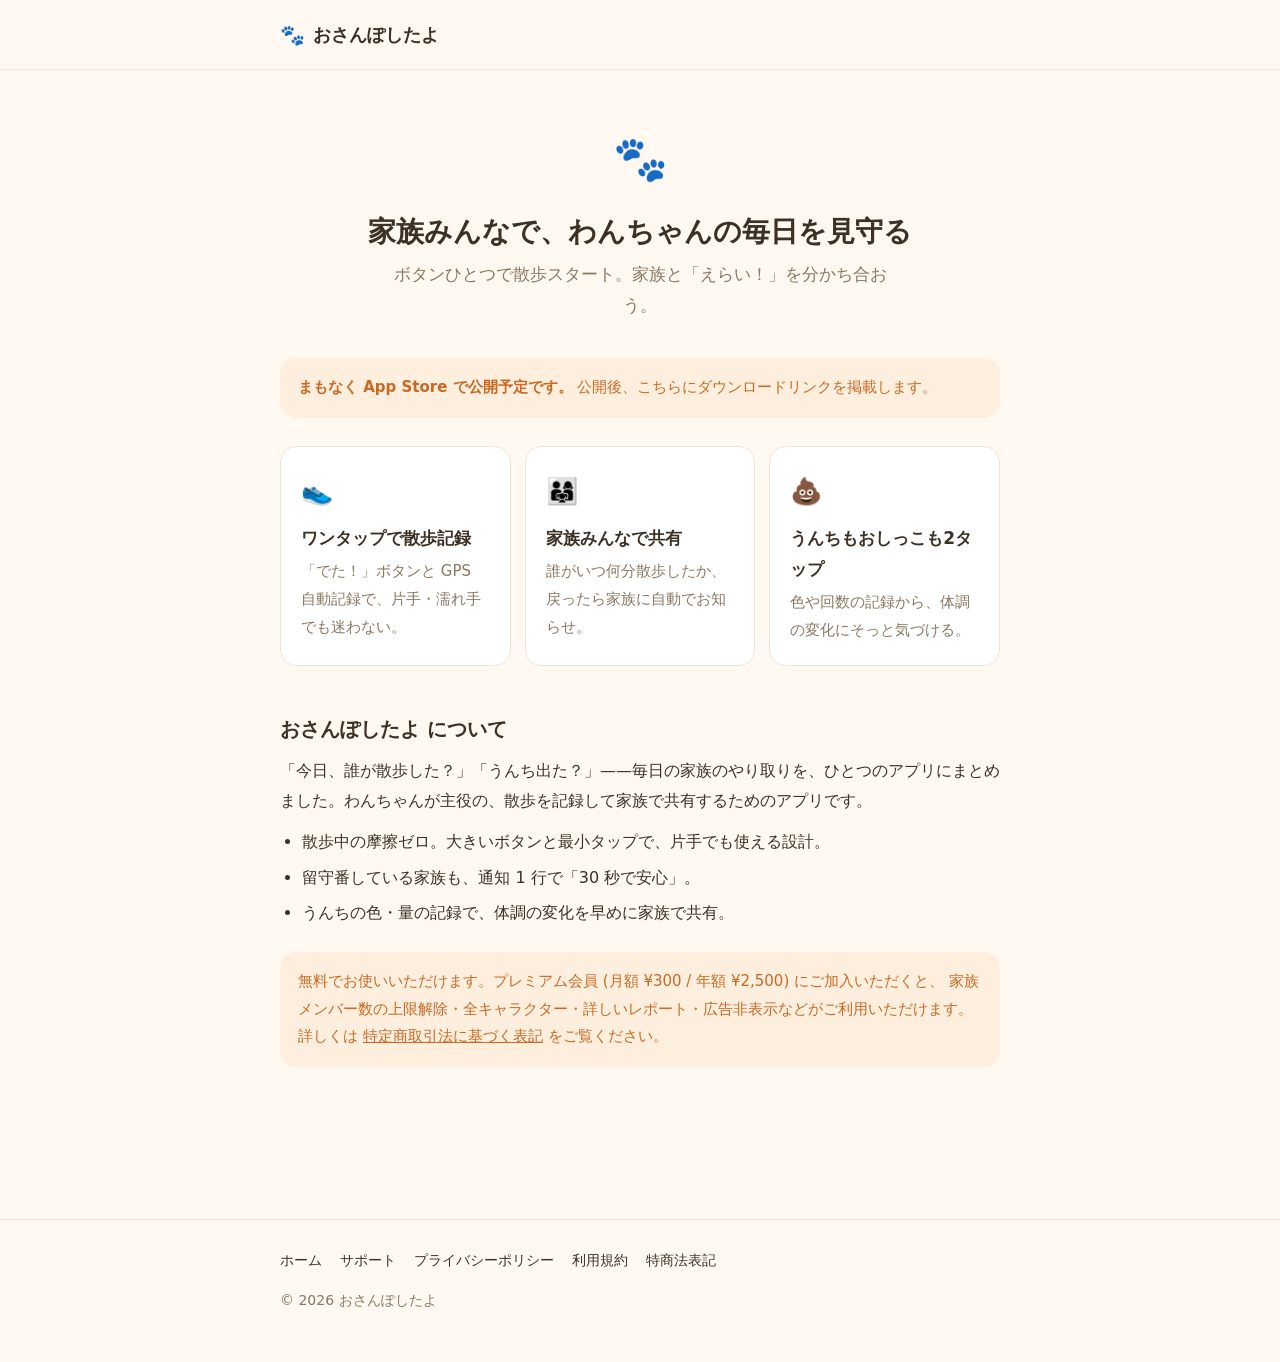
==== index.html @ c0de9bc1 "サイト初期化: おさんぽしたよ サポート / プライバシー / 利用規約 / 特商法" ====
<!DOCTYPE html>
<html lang="ja">
<head>
<meta charset="utf-8">
<meta name="viewport" content="width=device-width, initial-scale=1">
<meta name="robots" content="index,follow">
<title>おさんぽしたよ — 家族みんなで、わんちゃんの毎日を見守る</title>
<meta name="description" content="ボタンひとつで散歩スタート。誰がいつ散歩したか、うんちは出たかを家族みんなで共有できる、愛犬のお散歩記録アプリ。">
<link rel="stylesheet" href="style.css">
</head>
<body>
<header class="site-header">
  <div class="inner">
    <a class="brand" href="index.html"><span class="paw" aria-hidden="true">🐾</span> おさんぽしたよ</a>
  </div>
</header>

<main class="wrap">
  <section class="hero">
    <div class="paw-big" aria-hidden="true">🐾</div>
    <h1>家族みんなで、わんちゃんの毎日を見守る</h1>
    <p class="sub">ボタンひとつで散歩スタート。家族と「えらい！」を分かち合おう。</p>
  </section>

  <div class="note">
    <strong>まもなく App Store で公開予定です。</strong> 公開後、こちらにダウンロードリンクを掲載します。
    <!-- 公開後: 下記のようなリンク/バッジに差し替え
         <a href="{{app_store_url}}">App Store でダウンロード</a> -->
  </div>

  <section class="features">
    <div class="feature">
      <div class="ico" aria-hidden="true">👟</div>
      <h3>ワンタップで散歩記録</h3>
      <p>「でた！」ボタンと GPS 自動記録で、片手・濡れ手でも迷わない。</p>
    </div>
    <div class="feature">
      <div class="ico" aria-hidden="true">👨‍👩‍👧</div>
      <h3>家族みんなで共有</h3>
      <p>誰がいつ何分散歩したか、戻ったら家族に自動でお知らせ。</p>
    </div>
    <div class="feature">
      <div class="ico" aria-hidden="true">💩</div>
      <h3>うんちもおしっこも2タップ</h3>
      <p>色や回数の記録から、体調の変化にそっと気づける。</p>
    </div>
  </section>

  <h2>おさんぽしたよ について</h2>
  <p>「今日、誰が散歩した？」「うんち出た？」——毎日の家族のやり取りを、ひとつのアプリにまとめました。わんちゃんが主役の、散歩を記録して家族で共有するためのアプリです。</p>
  <ul>
    <li>散歩中の摩擦ゼロ。大きいボタンと最小タップで、片手でも使える設計。</li>
    <li>留守番している家族も、通知 1 行で「30 秒で安心」。</li>
    <li>うんちの色・量の記録で、体調の変化を早めに家族で共有。</li>
  </ul>

  <div class="note">
    無料でお使いいただけます。プレミアム会員 (月額 ¥300 / 年額 ¥2,500) にご加入いただくと、
    家族メンバー数の上限解除・全キャラクター・詳しいレポート・広告非表示などがご利用いただけます。
    詳しくは <a href="tokushoho.html">特定商取引法に基づく表記</a> をご覧ください。
  </div>
</main>

<footer class="site-footer">
  <div class="inner">
    <nav>
      <a href="index.html">ホーム</a>
      <a href="support.html">サポート</a>
      <a href="privacy.html">プライバシーポリシー</a>
      <a href="terms.html">利用規約</a>
      <a href="tokushoho.html">特商法表記</a>
    </nav>
    <div>© 2026 おさんぽしたよ</div>
  </div>
</footer>
</body>
</html>
---- style.css ----
/* おさんぽしたよ — 公開サイト共通スタイル
   GitHub Pages (studionico120.github.io/Osapo) で index / support / privacy / terms / tokushoho が共有する。
   ブランド: 温かみのあるオレンジ × クリーム地 (アプリ本体のトークンに準拠)。 */

:root {
  --bg: #FFF9F1;
  --surface: #FFFFFF;
  --ink: #3D3126;
  --ink-soft: #8A7862;
  --line: #F0E4D4;
  --brand: #E8833A;
  --brand-deep: #C96A24;
  --brand-bg: #FDEEDD;
  --ph-bg: #FFF1C8;
  --ph-ink: #8A6510;
  --radius: 16px;
}

@media (prefers-color-scheme: dark) {
  :root {
    --bg: #1C1712;
    --surface: #262019;
    --ink: #F1E7DB;
    --ink-soft: #B3A08B;
    --line: #3A2F25;
    --brand: #F09B58;
    --brand-deep: #F3AE72;
    --brand-bg: #38281A;
    --ph-bg: #43370F;
    --ph-ink: #F0D68A;
  }
}

* { box-sizing: border-box; }

html { -webkit-text-size-adjust: 100%; }

body {
  margin: 0;
  background: var(--bg);
  color: var(--ink);
  font-family: "Hiragino Sans", "Hiragino Kaku Gothic ProN", "Noto Sans JP", system-ui, -apple-system, sans-serif;
  font-size: 16px;
  line-height: 1.85;
  -webkit-font-smoothing: antialiased;
}

.wrap {
  max-width: 760px;
  margin: 0 auto;
  padding: 0 20px 72px;
}

/* ---- ヘッダー ---- */
.site-header {
  border-bottom: 1px solid var(--line);
  background: var(--bg);
}
.site-header .inner {
  max-width: 760px;
  margin: 0 auto;
  padding: 18px 20px;
  display: flex;
  align-items: center;
  gap: 10px;
}
.site-header a.brand {
  display: flex;
  align-items: center;
  gap: 8px;
  text-decoration: none;
  color: var(--ink);
  font-weight: 700;
  font-size: 18px;
}
.site-header .paw { font-size: 20px; line-height: 1; }

/* ---- 見出し ---- */
h1 {
  font-size: 28px;
  font-weight: 700;
  line-height: 1.4;
  margin: 36px 0 6px;
  text-wrap: balance;
}
h2 {
  font-size: 20px;
  font-weight: 700;
  line-height: 1.5;
  margin: 40px 0 10px;
  padding-top: 8px;
}
h3 { font-size: 17px; font-weight: 700; margin: 24px 0 8px; }

.updated {
  color: var(--ink-soft);
  font-size: 14px;
  margin: 0 0 8px;
}

.lead { font-size: 17px; color: var(--ink); }

/* ---- 本文 ---- */
p { margin: 12px 0; }
a { color: var(--brand-deep); }
a:hover { color: var(--brand); }
:focus-visible { outline: 3px solid var(--brand); outline-offset: 2px; border-radius: 4px; }

ul, ol { margin: 12px 0; padding-left: 1.4em; }
li { margin: 6px 0; }

strong { font-weight: 700; }

hr {
  border: none;
  border-top: 1px solid var(--line);
  margin: 40px 0;
}

/* ---- テーブル (横スクロール対応) ---- */
.table-wrap {
  overflow-x: auto;
  -webkit-overflow-scrolling: touch;
  margin: 16px 0;
  border: 1px solid var(--line);
  border-radius: var(--radius);
}
table {
  border-collapse: collapse;
  width: 100%;
  min-width: 480px;
  font-size: 15px;
}
th, td {
  text-align: left;
  padding: 10px 14px;
  border-bottom: 1px solid var(--line);
  vertical-align: top;
}
th {
  background: var(--brand-bg);
  color: var(--brand-deep);
  font-weight: 700;
  white-space: nowrap;
}
tr:last-child td { border-bottom: none; }

/* ---- 公開前に差し替えるプレースホルダ ---- */
.ph {
  background: var(--ph-bg);
  color: var(--ph-ink);
  padding: 1px 6px;
  border-radius: 6px;
  font-weight: 700;
  font-size: 0.95em;
  white-space: nowrap;
}

/* ---- 特商法などの定義リスト調テーブルの見出し列 ---- */
table.kv th { width: 34%; }

/* ---- FAQ ---- */
.faq details {
  border: 1px solid var(--line);
  border-radius: var(--radius);
  background: var(--surface);
  margin: 10px 0;
  padding: 4px 18px;
}
.faq summary {
  cursor: pointer;
  font-weight: 700;
  padding: 12px 0;
  list-style: none;
}
.faq summary::-webkit-details-marker { display: none; }
.faq summary::before { content: "🐾 "; }
.faq details[open] summary { border-bottom: 1px solid var(--line); }
.faq .answer { padding: 12px 0 14px; color: var(--ink); white-space: pre-line; }

/* ---- ランディング (index) ---- */
.hero {
  text-align: center;
  padding: 48px 0 12px;
}
.hero .paw-big { font-size: 44px; }
.hero h1 { margin-top: 12px; }
.hero .sub { color: var(--ink-soft); font-size: 17px; max-width: 30em; margin: 8px auto 0; }

.features {
  display: grid;
  grid-template-columns: 1fr;
  gap: 14px;
  margin: 28px 0;
}
@media (min-width: 620px) {
  .features { grid-template-columns: repeat(3, 1fr); }
}
.feature {
  background: var(--surface);
  border: 1px solid var(--line);
  border-radius: var(--radius);
  padding: 20px;
}
.feature .ico { font-size: 26px; }
.feature h3 { margin: 8px 0 4px; }
.feature p { margin: 0; color: var(--ink-soft); font-size: 15px; }

.note {
  background: var(--brand-bg);
  border-radius: var(--radius);
  padding: 16px 18px;
  color: var(--brand-deep);
  font-size: 15px;
  margin: 24px 0;
}

/* ---- フッター ---- */
.site-footer {
  border-top: 1px solid var(--line);
  margin-top: 56px;
}
.site-footer .inner {
  max-width: 760px;
  margin: 0 auto;
  padding: 28px 20px 48px;
  color: var(--ink-soft);
  font-size: 14px;
}
.site-footer nav {
  display: flex;
  flex-wrap: wrap;
  gap: 8px 18px;
  margin-bottom: 14px;
}
.site-footer nav a { color: var(--ink); text-decoration: none; }
.site-footer nav a:hover { color: var(--brand-deep); text-decoration: underline; }
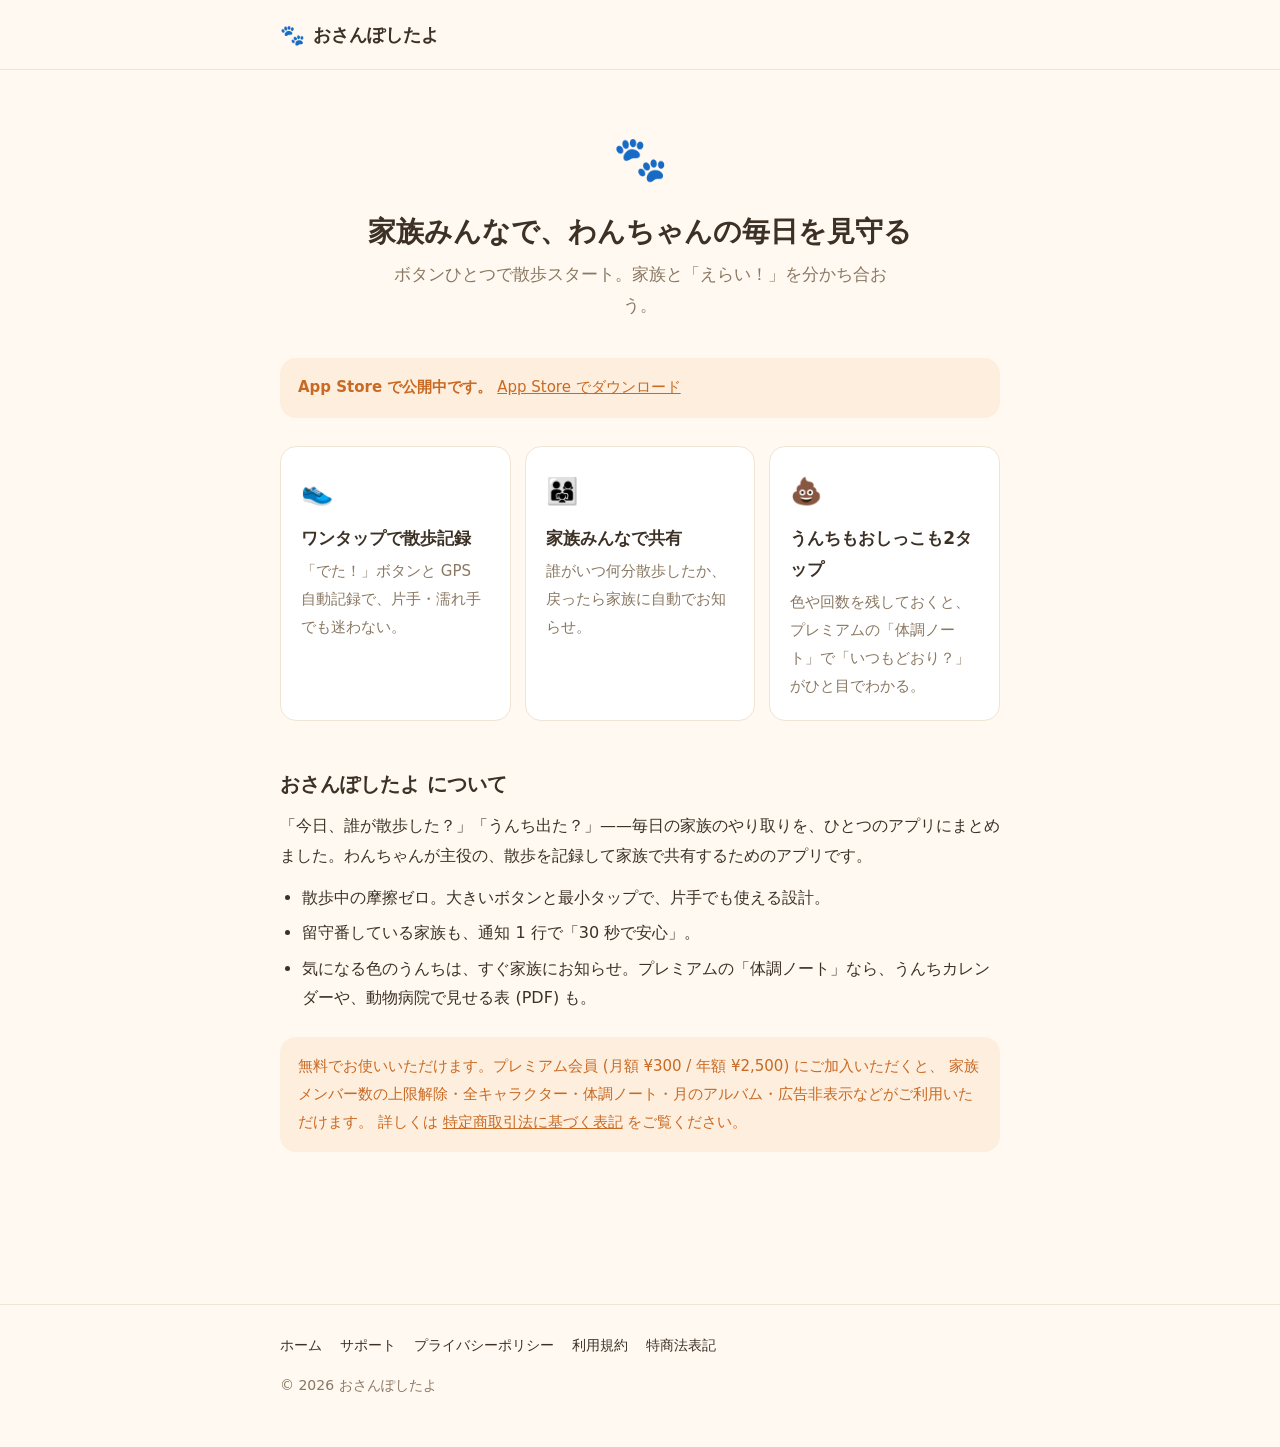
==== commit 89b55288: "index: 「体調ノート」「月のアルバム」の言い方に合わせ、App Store のダウンロードリンクに差し替える (2026-11-04)" ====
--- a/index.html
+++ b/index.html
@@ -23,9 +23,7 @@
   </section>
 
   <div class="note">
-    <strong>まもなく App Store で公開予定です。</strong> 公開後、こちらにダウンロードリンクを掲載します。
-    <!-- 公開後: 下記のようなリンク/バッジに差し替え
-         <a href="{{app_store_url}}">App Store でダウンロード</a> -->
+    <strong>App Store で公開中です。</strong> <a href="https://apps.apple.com/jp/app/id6767442198">App Store でダウンロード</a>
   </div>
 
   <section class="features">
@@ -42,7 +40,7 @@
     <div class="feature">
       <div class="ico" aria-hidden="true">💩</div>
       <h3>うんちもおしっこも2タップ</h3>
-      <p>色や回数の記録から、体調の変化にそっと気づける。</p>
+      <p>色や回数を残しておくと、プレミアムの「体調ノート」で「いつもどおり？」がひと目でわかる。</p>
     </div>
   </section>
 
@@ -51,12 +49,12 @@
   <ul>
     <li>散歩中の摩擦ゼロ。大きいボタンと最小タップで、片手でも使える設計。</li>
     <li>留守番している家族も、通知 1 行で「30 秒で安心」。</li>
-    <li>うんちの色・量の記録で、体調の変化を早めに家族で共有。</li>
+    <li>気になる色のうんちは、すぐ家族にお知らせ。プレミアムの「体調ノート」なら、うんちカレンダーや、動物病院で見せる表 (PDF) も。</li>
   </ul>
 
   <div class="note">
     無料でお使いいただけます。プレミアム会員 (月額 ¥300 / 年額 ¥2,500) にご加入いただくと、
-    家族メンバー数の上限解除・全キャラクター・詳しいレポート・広告非表示などがご利用いただけます。
+    家族メンバー数の上限解除・全キャラクター・体調ノート・月のアルバム・広告非表示などがご利用いただけます。
     詳しくは <a href="tokushoho.html">特定商取引法に基づく表記</a> をご覧ください。
   </div>
 </main>
